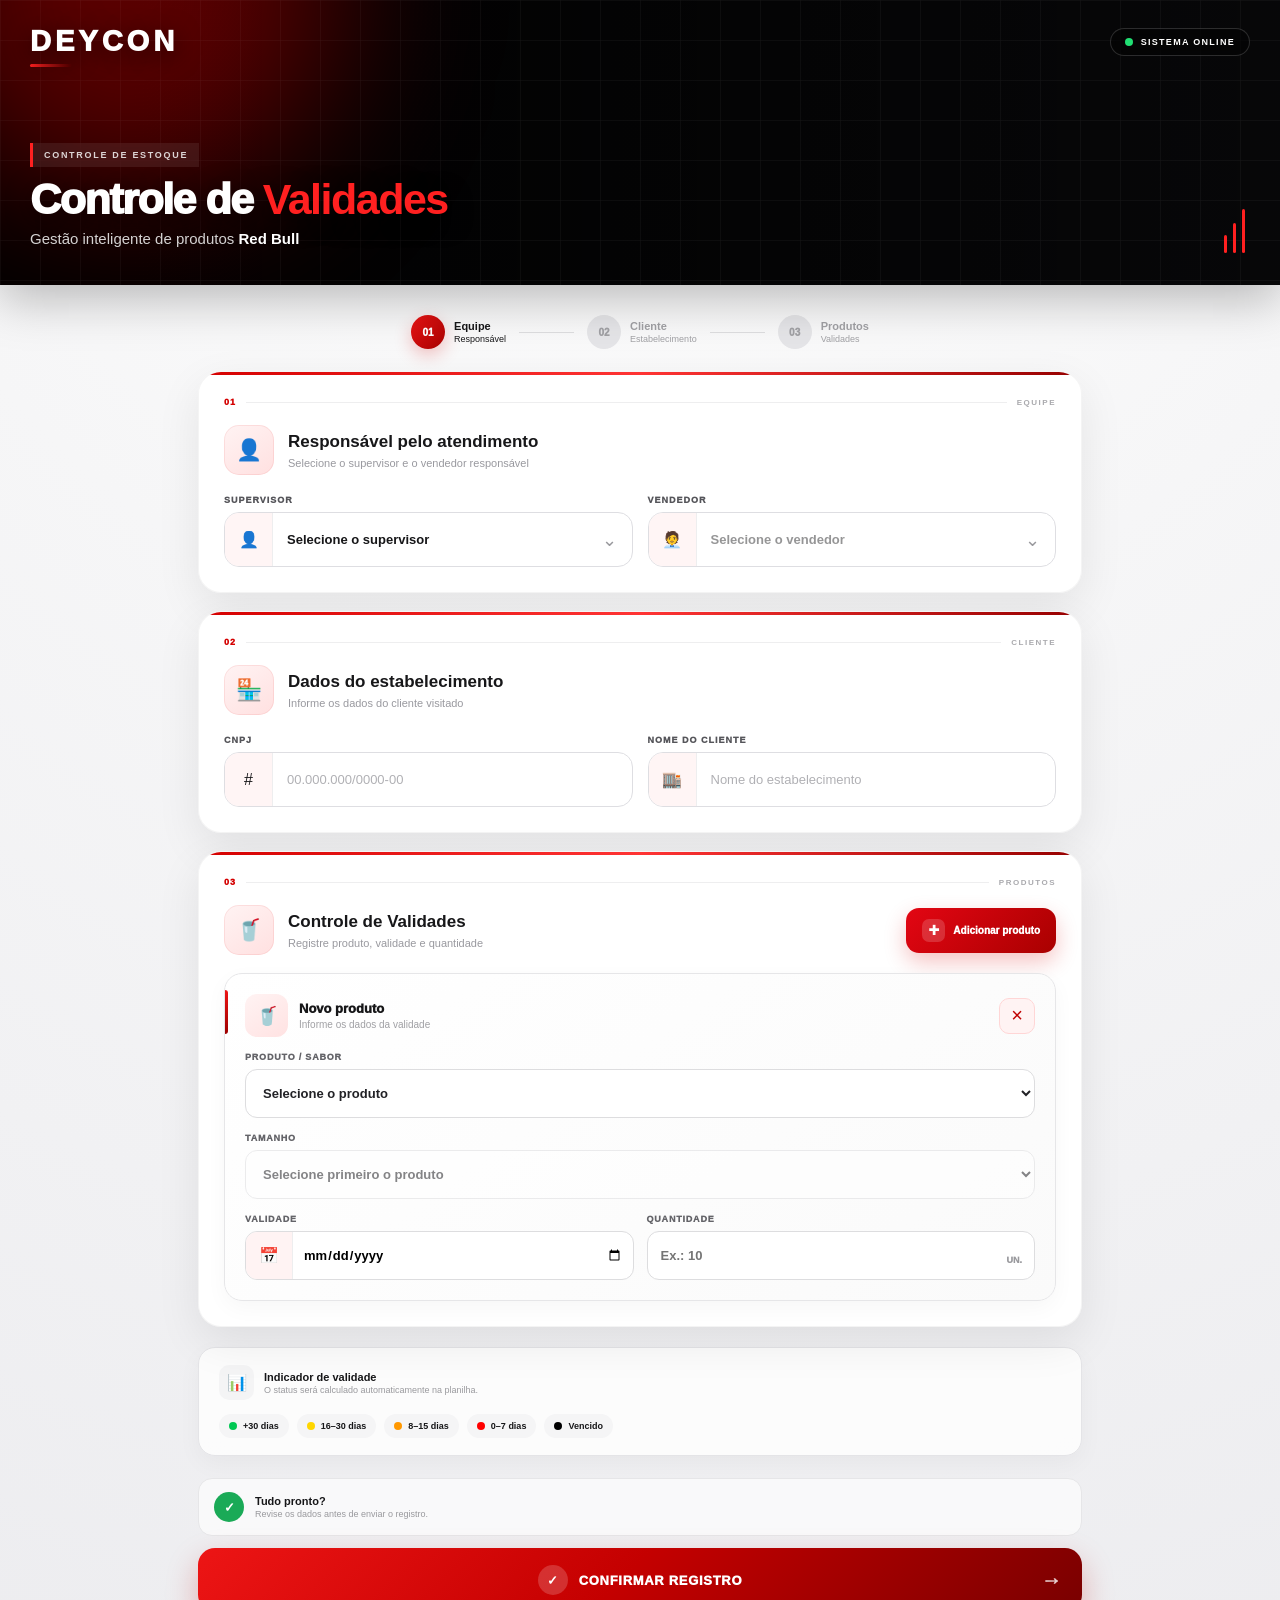
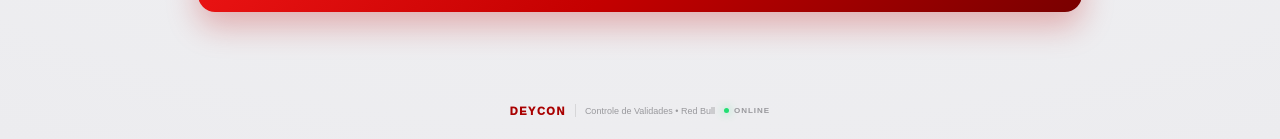
==== index.html @ d69566ec "Rename index.htm to index.html" ====
<!DOCTYPE html>
<html lang="pt-BR">

<head>

  <meta charset="UTF-8">

  <meta
    name="viewport"
    content="width=device-width, initial-scale=1.0"
  >

  <meta
    name="theme-color"
    content="#c40000"
  >

  <meta
    name="description"
    content="DEYCON - Controle profissional de Validades Red Bull"
  >

  <title>DEYCON | Controle de Validades</title>

  <link
    rel="stylesheet"
    href="style.css"
  >

</head>


<body>

  <!-- =====================================================
       HEADER
  ====================================================== -->

  <header class="header">

    <img
      src="src="banner-redbull.png.png""
      alt="Red Bull"
      class="header-imagem"
    >

    <div class="header-overlay"></div>

    <div class="header-glow"></div>

    <div class="header-grid"></div>


    <div class="logo-deycon">
      DEYCON
    </div>


    <div class="header-status">

      <span class="status-dot"></span>

      <span>
        SISTEMA ONLINE
      </span>

    </div>


    <div class="header-info">

      <span class="header-tag">
        CONTROLE DE ESTOQUE
      </span>

      <h1>
        Controle de
        <strong>Validades</strong>
      </h1>

      <p>
        Gestão inteligente de produtos
        <span>Red Bull</span>
      </p>

    </div>


    <div class="header-decoration">

      <span></span>
      <span></span>
      <span></span>

    </div>

  </header>


  <!-- =====================================================
       CONTEÚDO
  ====================================================== -->

  <main class="container">


    <!-- ===================================================
         INDICADOR DE PROCESSO
    ==================================================== -->

    <div class="processo">

      <div class="processo-item ativo">

        <div class="processo-numero">
          01
        </div>

        <div>

          <strong>
            Equipe
          </strong>

          <small>
            Responsável
          </small>

        </div>

      </div>


      <div class="processo-linha"></div>


      <div class="processo-item">

        <div class="processo-numero">
          02
        </div>

        <div>

          <strong>
            Cliente
          </strong>

          <small>
            Estabelecimento
          </small>

        </div>

      </div>


      <div class="processo-linha"></div>


      <div class="processo-item">

        <div class="processo-numero">
          03
        </div>

        <div>

          <strong>
            Produtos
          </strong>

          <small>
            Validades
          </small>

        </div>

      </div>

    </div>



    <!-- ===================================================
         EQUIPE
    ==================================================== -->

    <section class="card">

      <div class="card-top">

        <span class="card-number">
          01
        </span>

        <span class="card-line"></span>

        <span class="card-status">
          EQUIPE
        </span>

      </div>


      <div class="card-header">

        <div class="card-icon">
          👤
        </div>

        <div>

          <h2>
            Responsável pelo atendimento
          </h2>

          <p>
            Selecione o supervisor e o vendedor responsável
          </p>

        </div>

      </div>


      <div class="campos-duplos">


        <div class="campo">

          <label for="supervisor">
            Supervisor
          </label>

          <div class="input-box">

            <span class="input-icon">
              👤
            </span>

            <select id="supervisor">

              <option value="">
                Selecione o supervisor
              </option>

            </select>

            <span class="select-arrow">
              ⌄
            </span>

          </div>

        </div>



        <div class="campo">

          <label for="vendedor">
            Vendedor
          </label>

          <div class="input-box">

            <span class="input-icon">
              🧑‍💼
            </span>

            <select
              id="vendedor"
              disabled
            >

              <option value="">
                Selecione o vendedor
              </option>

            </select>

            <span class="select-arrow">
              ⌄
            </span>

          </div>

        </div>

      </div>

    </section>



    <!-- ===================================================
         CLIENTE
    ==================================================== -->

    <section class="card">

      <div class="card-top">

        <span class="card-number">
          02
        </span>

        <span class="card-line"></span>

        <span class="card-status">
          CLIENTE
        </span>

      </div>


      <div class="card-header">

        <div class="card-icon">
          🏪
        </div>

        <div>

          <h2>
            Dados do estabelecimento
          </h2>

          <p>
            Informe os dados do cliente visitado
          </p>

        </div>

      </div>


      <div class="campos-duplos">


        <div class="campo">

          <label for="cnpj">
            CNPJ
          </label>

          <div class="input-box">

            <span class="input-icon">
              #
            </span>

            <input
              type="text"
              id="cnpj"
              maxlength="18"
              inputmode="numeric"
              autocomplete="off"
              placeholder="00.000.000/0000-00"
            >

          </div>

        </div>



        <div class="campo">

          <label for="cliente">
            Nome do cliente
          </label>

          <div class="input-box">

            <span class="input-icon">
              🏬
            </span>

            <input
              type="text"
              id="cliente"
              autocomplete="off"
              placeholder="Nome do estabelecimento"
            >

          </div>

        </div>

      </div>

    </section>



    <!-- ===================================================
         PRODUTOS
    ==================================================== -->

    <section class="card produtos-card">

      <div class="card-top">

        <span class="card-number">
          03
        </span>

        <span class="card-line"></span>

        <span class="card-status">
          PRODUTOS
        </span>

      </div>


      <div class="produtos-header">

        <div class="card-header">

          <div class="card-icon">
            🥤
          </div>

          <div>

            <h2>
              Controle de Validades
            </h2>

            <p>
              Registre produto, validade e quantidade
            </p>

          </div>

        </div>


        <button
          type="button"
          class="btn-adicionar"
          onclick="adicionarProduto()"
        >

          <span class="btn-plus">
            +
          </span>

          <span>
            Adicionar produto
          </span>

        </button>

      </div>


      <div
        id="produtos"
        class="lista-produtos"
      ></div>

    </section>



    <!-- ===================================================
         LEGENDA
    ==================================================== -->

    <section class="legenda-validade">

      <div class="legenda-titulo">
        <span class="legenda-icone">📊</span>

        <div>
          <strong>
            Indicador de validade
          </strong>

          <small>
            O status será calculado automaticamente na planilha.
          </small>
        </div>
      </div>


      <div class="legenda-items">

        <div class="legenda-item verde">
          <i></i>
          <span>
            +30 dias
          </span>
        </div>

        <div class="legenda-item amarelo">
          <i></i>
          <span>
            16–30 dias
          </span>
        </div>

        <div class="legenda-item laranja">
          <i></i>
          <span>
            8–15 dias
          </span>
        </div>

        <div class="legenda-item vermelho">
          <i></i>
          <span>
            0–7 dias
          </span>
        </div>

        <div class="legenda-item preto">
          <i></i>
          <span>
            Vencido
          </span>
        </div>

      </div>

    </section>



    <!-- ===================================================
         CONFIRMAR
    ==================================================== -->

    <div class="confirmacao-area">

      <div class="confirmacao-info">

        <span class="confirmacao-icone">
          ✓
        </span>

        <div>

          <strong>
            Tudo pronto?
          </strong>

          <span>
            Revise os dados antes de enviar o registro.
          </span>

        </div>

      </div>


      <button
        type="button"
        class="btn-confirmar"
        onclick="salvar()"
      >

        <span class="check">
          ✓
        </span>

        <span class="texto-botao">
          CONFIRMAR REGISTRO
        </span>

        <span class="seta">
          →
        </span>

      </button>

    </div>



    <!-- ===================================================
         MENSAGEM
    ==================================================== -->

    <div
      id="mensagem"
      class="mensagem"
    ></div>


  </main>



  <!-- =====================================================
       FOOTER
  ====================================================== -->

  <footer>

    <div class="footer-logo">
      DEYCON
    </div>

    <div class="footer-separador"></div>

    <span>
      Controle de Validades • Red Bull
    </span>

    <span class="footer-online">

      <i></i>

      ONLINE

    </span>

  </footer>


  <script src="script.js"></script>

</body>

</html>
---- style.css ----
/* =========================================================
   DEYCON
   CONTROLE DE VALIDADES • RED BULL
   VISUAL PREMIUM
========================================================= */

* {
  box-sizing: border-box;
  margin: 0;
  padding: 0;
}


:root {

  --vermelho: #d40000;
  --vermelho-claro: #ff2020;
  --vermelho-escuro: #820000;

  --preto: #09090b;
  --preto-2: #151518;

  --branco: #ffffff;

  --fundo: #f1f2f4;

  --texto: #171719;
  --texto-2: #68686c;
  --texto-3: #99999f;

  --borda: #e3e3e6;

  --verde: #21df73;

  --sombra:
    0 15px 45px rgba(0, 0, 0, 0.08);

  --sombra-forte:
    0 25px 65px rgba(0, 0, 0, 0.14);

}


html {
  scroll-behavior: smooth;
}


body {

  min-height: 100vh;

  font-family:
    Inter,
    "Segoe UI",
    Arial,
    Helvetica,
    sans-serif;

  color: var(--texto);

  background:
    radial-gradient(
      circle at 50% -10%,
      #ffffff 0,
      #f6f6f7 42%,
      #ececef 100%
    );

}


/* =========================================================
   HEADER
========================================================= */

.header {

  position: relative;

  width: 100%;
  height: 285px;

  overflow: hidden;

  background: var(--preto);

  box-shadow:
    0 15px 45px
    rgba(0, 0, 0, 0.25);

}


.header-imagem {

  position: absolute;

  inset: -5%;

  width: 110%;
  height: 110%;

  object-fit: cover;

  object-position: center;

  z-index: 1;

  filter:
    saturate(1.18)
    contrast(1.08)
    brightness(0.82);

  animation:
    movimentoHeader 18s
    ease-in-out
    infinite
    alternate;

}


@keyframes movimentoHeader {

  0% {
    transform:
      scale(1)
      translate3d(0, 0, 0);
  }

  100% {
    transform:
      scale(1.08)
      translate3d(-1%, -0.6%, 0);
  }

}


.header-overlay {

  position: absolute;

  inset: 0;

  z-index: 2;

  background:
    linear-gradient(
      90deg,
      rgba(0, 0, 0, 0.94) 0%,
      rgba(0, 0, 0, 0.74) 38%,
      rgba(0, 0, 0, 0.25) 100%
    );

}


.header-glow {

  position: absolute;

  width: 420px;
  height: 420px;

  top: -220px;
  left: -80px;

  z-index: 3;

  border-radius: 50%;

  background:
    rgba(255, 0, 0, 0.35);

  filter:
    blur(80px);

  animation:
    brilho 6s
    ease-in-out
    infinite
    alternate;

}


@keyframes brilho {

  from {
    transform:
      translate(0, 0);

    opacity: 0.35;
  }

  to {
    transform:
      translate(100px, 70px);

    opacity: 0.75;
  }

}


.header-grid {

  position: absolute;

  inset: 0;

  z-index: 3;

  opacity: 0.07;

  background-image:

    linear-gradient(
      rgba(255,255,255,0.5) 1px,
      transparent 1px
    ),

    linear-gradient(
      90deg,
      rgba(255,255,255,0.5) 1px,
      transparent 1px
    );

  background-size:
    40px 40px;

}


/* =========================================================
   LOGO
========================================================= */

.logo-deycon {

  position: absolute;

  top: 25px;
  left: 30px;

  z-index: 6;

  color: #ffffff;

  font-family:
    "Arial Black",
    "Segoe UI",
    sans-serif;

  font-size: 29px;

  font-weight: 950;

  letter-spacing: 4px;

  text-shadow:
    0 5px 25px
    rgba(0,0,0,0.65);

}


.logo-deycon::after {

  content: "";

  display: block;

  width: 42px;
  height: 3px;

  margin-top: 6px;

  border-radius: 10px;

  background:
    linear-gradient(
      90deg,
      var(--vermelho-claro),
      transparent
    );

}


/* =========================================================
   STATUS ONLINE
========================================================= */

.header-status {

  position: absolute;

  top: 28px;
  right: 30px;

  z-index: 6;

  display: flex;

  align-items: center;

  gap: 8px;

  padding:
    8px 14px;

  border:
    1px solid
    rgba(255,255,255,0.16);

  border-radius:
    30px;

  color:
    #ffffff;

  background:
    rgba(0,0,0,0.30);

  backdrop-filter:
    blur(12px);

  font-size: 9px;

  font-weight: 900;

  letter-spacing: 1.3px;

}


.status-dot {

  width: 8px;
  height: 8px;

  border-radius: 50%;

  background:
    var(--verde);

  animation:
    onlinePulse 1.5s
    infinite;

}


@keyframes onlinePulse {

  0% {
    transform:
      scale(1);

    box-shadow:
      0 0 0 0
      rgba(33,223,115,0.7);
  }

  50% {
    transform:
      scale(1.2);

    box-shadow:
      0 0 0 7px
      rgba(33,223,115,0.12);
  }

  100% {
    transform:
      scale(1);

    box-shadow:
      0 0 0 0
      rgba(33,223,115,0);
  }

}


/* =========================================================
   HEADER TEXTO
========================================================= */

.header-info {

  position: absolute;

  left: 30px;
  bottom: 38px;

  z-index: 6;

  color:
    #ffffff;

}


.header-tag {

  display: inline-flex;

  align-items: center;

  padding:
    7px 11px;

  margin-bottom: 11px;

  border-left:
    3px solid
    var(--vermelho-claro);

  color:
    rgba(255,255,255,0.82);

  background:
    rgba(255,255,255,0.08);

  backdrop-filter:
    blur(10px);

  font-size: 9px;

  font-weight: 900;

  letter-spacing: 1.7px;

}


.header-info h1 {

  font-family:
    "Arial Black",
    "Segoe UI",
    sans-serif;

  font-size: 43px;

  line-height: 1;

  font-weight: 950;

  letter-spacing:
    -1.5px;

  text-shadow:
    0 7px 25px
    rgba(0,0,0,0.55);

}


.header-info h1 strong {

  color:
    var(--vermelho-claro);

}


.header-info p {

  margin-top: 9px;

  color:
    rgba(255,255,255,0.82);

  font-size: 15px;

}


.header-info p span {

  color:
    #ffffff;

  font-weight: 900;

}


/* =========================================================
   DECORAÇÃO
========================================================= */

.header-decoration {

  position: absolute;

  right: 35px;
  bottom: 32px;

  z-index: 5;

  display: flex;

  align-items: end;

  gap: 6px;

}


.header-decoration span {

  display: block;

  width: 3px;

  border-radius: 5px;

  background:
    var(--vermelho-claro);

}


.header-decoration span:nth-child(1) {
  height: 18px;
}


.header-decoration span:nth-child(2) {
  height: 30px;
}


.header-decoration span:nth-child(3) {
  height: 44px;
}


/* =========================================================
   CONTAINER
========================================================= */

.container {

  width: 100%;

  max-width: 920px;

  margin:
    0 auto;

  padding:
    30px 18px 55px;

}


/* =========================================================
   PROCESSO
========================================================= */

.processo {

  display: flex;

  align-items: center;

  justify-content: center;

  margin-bottom: 22px;

}


.processo-item {

  display: flex;

  align-items: center;

  gap: 9px;

  color:
    #a0a0a4;

}


.processo-item.ativo {

  color:
    var(--texto);

}


.processo-numero {

  width: 34px;
  height: 34px;

  display: flex;

  align-items: center;
  justify-content: center;

  border-radius: 50%;

  background:
    #e5e5e8;

  font-size: 10px;

  font-weight: 950;

}


.processo-item.ativo
.processo-numero {

  color: #ffffff;

  background:
    linear-gradient(
      135deg,
      #ed1515,
      #a70000
    );

  box-shadow:
    0 6px 18px
    rgba(212,0,0,0.24);

}


.processo-item strong {

  display: block;

  font-size: 11px;

  font-weight: 900;

}


.processo-item small {

  display: block;

  margin-top: 2px;

  font-size: 9px;

}


.processo-linha {

  width: 55px;

  height: 1px;

  margin:
    0 13px;

  background:
    #dddddf;

}


/* =========================================================
   CARD
========================================================= */

.card {

  position: relative;

  margin-bottom: 18px;

  padding: 25px;

  overflow: hidden;

  border:
    1px solid
    rgba(0,0,0,0.045);

  border-radius:
    23px;

  background:
    rgba(255,255,255,0.96);

  box-shadow:
    var(--sombra);

  transition:
    0.25s ease;

}


.card:hover {

  transform:
    translateY(-3px);

  box-shadow:
    var(--sombra-forte);

}


.card::before {

  content: "";

  position: absolute;

  top: 0;
  left: 0;

  width: 100%;
  height: 3px;

  background:
    linear-gradient(
      90deg,
      #d40000,
      #ff3434,
      #950000
    );

}


/* =========================================================
   CARD TOPO
========================================================= */

.card-top {

  display: flex;

  align-items: center;

  gap: 10px;

  margin-bottom: 18px;

}


.card-number {

  color:
    var(--vermelho);

  font-size: 9px;

  font-weight: 950;

  letter-spacing: 1px;

}


.card-line {

  flex: 1;

  height: 1px;

  background:
    #eeeeef;

}


.card-status {

  color:
    #aaaaae;

  font-size: 8px;

  font-weight: 900;

  letter-spacing: 1.5px;

}


/* =========================================================
   CARD HEADER
========================================================= */

.card-header {

  display: flex;

  align-items: center;

  gap: 14px;

}


.card-icon {

  width: 50px;
  height: 50px;

  flex-shrink: 0;

  display: flex;

  align-items: center;
  justify-content: center;

  border-radius:
    15px;

  background:
    linear-gradient(
      145deg,
      #fff3f3,
      #ffe0e0
    );

  box-shadow:
    inset
    0 0 0 1px
    rgba(212,0,0,0.08);

  font-size: 21px;

}


.card-header h2 {

  font-size: 17px;

  font-weight: 900;

}


.card-header p {

  margin-top: 5px;

  color:
    var(--texto-3);

  font-size: 11px;

}


/* =========================================================
   CAMPOS
========================================================= */

.campos-duplos {

  display: grid;

  grid-template-columns:
    1fr 1fr;

  gap: 15px;

  margin-top: 20px;

}


.campo label {

  display: block;

  margin-bottom: 7px;

  color:
    #55555a;

  font-size: 9px;

  font-weight: 950;

  letter-spacing: 1px;

  text-transform:
    uppercase;

}


/* =========================================================
   INPUT BOX
========================================================= */

.input-box {

  position: relative;

  display: flex;

  align-items: center;

  width: 100%;
  height: 55px;

  overflow: hidden;

  border:
    1px solid
    #dedee2;

  border-radius:
    15px;

  background:
    #ffffff;

  transition:
    0.22s ease;

}


.input-box:focus-within {

  border-color:
    rgba(212,0,0,0.55);

  box-shadow:
    0 0 0 4px
    rgba(212,0,0,0.065);

}


.input-icon {

  width: 48px;
  height: 100%;

  display: flex;

  align-items: center;
  justify-content: center;

  flex-shrink: 0;

  border-right:
    1px solid
    #eeeeef;

  background:
    #fff5f5;

  font-size: 16px;

}


.input-box input,
.input-box select {

  width: 100%;
  height: 100%;

  padding:
    0 43px 0 14px;

  border: none;

  outline: none;

  background:
    transparent;

  color:
    var(--texto);

  font-family:
    inherit;

  font-size: 13px;

  font-weight: 650;

}


.input-box input::placeholder {

  color:
    #b0b0b4;

  font-weight:
    400;

}


.input-box select {

  appearance:
    none;

  cursor:
    pointer;

}


.input-box select:disabled {

  opacity:
    0.45;

  cursor:
    not-allowed;

}


.select-arrow {

  position: absolute;

  right: 15px;

  top: 50%;

  transform:
    translateY(-50%);

  color:
    #99999d;

  font-size: 18px;

  pointer-events:
    none;

}


/* =========================================================
   PRODUTOS
========================================================= */

.produtos-header {

  display: flex;

  align-items: center;

  justify-content:
    space-between;

  gap: 20px;

}


.btn-adicionar {

  min-height: 45px;

  display: flex;

  align-items: center;

  gap: 8px;

  padding:
    0 16px;

  border: none;

  border-radius:
    13px;

  color:
    #ffffff;

  background:
    linear-gradient(
      135deg,
      #e30613,
      #a90000
    );

  font-family:
    inherit;

  font-size: 10px;

  font-weight: 950;

  cursor:
    pointer;

  box-shadow:
    0 9px 22px
    rgba(212,0,0,0.24);

  transition:
    0.22s ease;

}


.btn-adicionar:hover {

  transform:
    translateY(-2px);

  box-shadow:
    0 13px 28px
    rgba(212,0,0,0.34);

}


.btn-plus {

  width: 23px;
  height: 23px;

  display: flex;

  align-items: center;
  justify-content: center;

  border-radius:
    7px;

  background:
    rgba(255,255,255,0.17);

  font-size:
    18px;

}


/* =========================================================
   PRODUTO
========================================================= */

.produto {

  position: relative;

  margin-top: 18px;

  padding: 20px;

  overflow: hidden;

  border:
    1px solid
    #e6e6e8;

  border-radius:
    18px;

  background:
    linear-gradient(
      145deg,
      #ffffff,
      #fafafa
    );

  box-shadow:
    0 7px 22px
    rgba(0,0,0,0.035);

  animation:
    aparecer
    0.28s ease;

}


@keyframes aparecer {

  from {

    opacity: 0;

    transform:
      translateY(10px)
      scale(0.985);

  }

  to {

    opacity: 1;

    transform:
      translateY(0)
      scale(1);

  }

}


.produto::before {

  content: "";

  position: absolute;

  top: 16px;
  left: 0;

  width: 3px;
  height: 44px;

  border-radius:
    0 5px 5px 0;

  background:
    linear-gradient(
      180deg,
      #ed1515,
      #9d0000
    );

}


.produto-topo {

  display: flex;

  align-items: center;

  justify-content:
    space-between;

  margin-bottom: 8px;

}


.produto-identificacao {

  display: flex;

  align-items: center;

  gap: 11px;

}


.produto-icone {

  width: 43px;
  height: 43px;

  display: flex;

  align-items: center;
  justify-content: center;

  border-radius:
    12px;

  background:
    linear-gradient(
      145deg,
      #fff3f3,
      #ffe2e2
    );

  font-size: 18px;

}


.produto-topo strong {

  display: block;

  font-size: 13px;

  font-weight: 950;

}


.produto-topo small {

  display: block;

  margin-top: 3px;

  color:
    #a0a0a4;

  font-size: 10px;

}


.produto label {

  display: block;

  margin:
    15px 0 7px;

  color:
    #646469;

  font-size: 9px;

  font-weight: 950;

  letter-spacing:
    0.8px;

  text-transform:
    uppercase;

}


.produtoNome,
.produtoTamanho {

  width: 100%;
  height: 49px;

  padding:
    0 13px;

  border:
    1px solid
    #dddddf;

  border-radius:
    12px;

  outline: none;

  background:
    #ffffff;

  color:
    #222226;

  font-family:
    inherit;

  font-size:
    13px;

  font-weight:
    650;

  cursor:
    pointer;

  transition:
    0.2s ease;

}


.produtoNome:focus,
.produtoTamanho:focus {

  border-color:
    var(--vermelho);

  box-shadow:
    0 0 0 4px
    rgba(212,0,0,0.07);

}


.produtoTamanho:disabled {

  opacity:
    0.55;

  cursor:
    not-allowed;

}


.produto-grid {

  display: grid;

  grid-template-columns:
    1fr 1fr;

  gap: 13px;

}


/* =========================================================
   DATA
========================================================= */

.data-input {

  display: flex;

  align-items: center;

  height: 49px;

  overflow: hidden;

  border:
    1px solid
    #dddddf;

  border-radius:
    12px;

  background:
    #ffffff;

  transition:
    0.2s ease;

}


.data-icone {

  width: 47px;
  height: 100%;

  display: flex;

  align-items: center;
  justify-content: center;

  flex-shrink: 0;

  border-right:
    1px solid
    #eeeeef;

  background:
    #fff3f3;

  font-size:
    16px;

}


.data-input input {

  width: 100%;
  height: 100%;

  padding:
    0 10px;

  border: none;

  outline: none;

  background:
    transparent;

  font-family:
    inherit;

  font-size:
    13px;

  font-weight:
    750;

}


.data-input:focus-within {

  border-color:
    var(--vermelho);

  box-shadow:
    0 0 0 4px
    rgba(212,0,0,0.07);

}


/* =========================================================
   QUANTIDADE
========================================================= */

.quantidade-box {

  position:
    relative;

}


.quantidade-box input {

  width: 100%;
  height: 49px;

  padding:
    0 50px 0 13px;

  border:
    1px solid
    #dddddf;

  border-radius:
    12px;

  outline:
    none;

  background:
    #ffffff;

  font-family:
    inherit;

  font-size:
    13px;

  font-weight:
    750;

}


.quantidade-box input:focus {

  border-color:
    var(--vermelho);

  box-shadow:
    0 0 0 4px
    rgba(212,0,0,0.07);

}


.quantidade-box span {

  position:
    absolute;

  right:
    13px;

  bottom:
    15px;

  color:
    #99999d;

  font-size:
    9px;

  font-weight:
    950;

}


/* =========================================================
   REMOVER
========================================================= */

.remover {

  width: 36px;
  height: 36px;

  display: flex;

  align-items: center;
  justify-content: center;

  border:
    1px solid
    #ffd6d6;

  border-radius:
    10px;

  color:
    #c00000;

  background:
    #fff3f3;

  font-size:
    20px;

  cursor:
    pointer;

  transition:
    0.2s ease;

}


.remover:hover {

  color:
    #ffffff;

  background:
    #c00000;

  border-color:
    #c00000;

  transform:
    scale(1.06);

}


/* =========================================================
   LEGENDA
========================================================= */

.legenda-validade {

  margin:
    20px 0;

  padding:
    17px 20px;

  border:
    1px solid
    #e4e4e7;

  border-radius:
    17px;

  background:
    rgba(255,255,255,0.80);

  box-shadow:
    0 8px 25px
    rgba(0,0,0,0.04);

}


.legenda-titulo {

  display: flex;

  align-items: center;

  gap: 10px;

  margin-bottom:
    14px;

}


.legenda-icone {

  width: 35px;
  height: 35px;

  display: flex;

  align-items: center;
  justify-content: center;

  border-radius:
    10px;

  background:
    #f4f4f5;

}


.legenda-titulo strong {

  display: block;

  font-size:
    11px;

  font-weight:
    900;

}


.legenda-titulo small {

  display: block;

  margin-top:
    2px;

  color:
    #99999d;

  font-size:
    9px;

}


.legenda-items {

  display: flex;

  flex-wrap:
    wrap;

  gap:
    8px;

}


.legenda-item {

  display: flex;

  align-items: center;

  gap: 6px;

  padding:
    7px 10px;

  border-radius:
    20px;

  background:
    #f5f5f6;

  font-size:
    9px;

  font-weight:
    800;

}


.legenda-item i {

  width: 8px;
  height: 8px;

  border-radius:
    50%;

}


.legenda-item.verde i {
  background: #00c853;
}

.legenda-item.amarelo i {
  background: #ffd600;
}

.legenda-item.laranja i {
  background: #ff9800;
}

.legenda-item.vermelho i {
  background: #ff0000;
}

.legenda-item.preto i {
  background: #000000;
}


/* =========================================================
   CONFIRMAÇÃO
========================================================= */

.confirmacao-area {

  margin-top:
    22px;

}


.confirmacao-info {

  display: flex;

  align-items: center;

  gap: 11px;

  margin-bottom:
    12px;

  padding:
    13px 15px;

  border:
    1px solid
    #e6e6e8;

  border-radius:
    14px;

  background:
    rgba(255,255,255,0.65);

}


.confirmacao-icone {

  width: 30px;
  height: 30px;

  display: flex;

  align-items: center;
  justify-content: center;

  flex-shrink: 0;

  border-radius:
    50%;

  color:
    #ffffff;

  background:
    #1aaa57;

  font-size:
    13px;

  font-weight:
    900;

}


.confirmacao-info strong {

  display:
    block;

  font-size:
    11px;

}


.confirmacao-info span:last-child {

  display:
    block;

  margin-top:
    2px;

  color:
    #99999d;

  font-size:
    9px;

}


/* =========================================================
   BOTÃO CONFIRMAR
========================================================= */

.btn-confirmar {

  position:
    relative;

  width: 100%;
  height: 64px;

  display: flex;

  align-items: center;
  justify-content: center;

  gap: 11px;

  overflow:
    hidden;

  border: none;

  border-radius:
    17px;

  color:
    #ffffff;

  background:
    linear-gradient(
      135deg,
      #ed1515 0%,
      #c40000 48%,
      #790000 100%
    );

  font-family:
    inherit;

  font-size:
    13px;

  font-weight:
    950;

  letter-spacing:
    0.7px;

  cursor:
    pointer;

  box-shadow:
    0 14px 32px
    rgba(190,0,0,0.28);

  transition:
    0.25s ease;

}


.btn-confirmar:hover {

  transform:
    translateY(-3px);

  box-shadow:
    0 18px 40px
    rgba(190,0,0,0.38);

}


.btn-confirmar:disabled {

  opacity:
    0.70;

  cursor:
    wait;

  transform:
    none;

}


.check {

  width: 30px;
  height: 30px;

  display: flex;

  align-items: center;
  justify-content: center;

  border-radius:
    50%;

  background:
    rgba(255,255,255,0.18);

}


.seta {

  position:
    absolute;

  right:
    20px;

  font-size:
    20px;

  opacity:
    0.8;

}


/* =========================================================
   MENSAGEM
========================================================= */

.mensagem {

  min-height:
    0;

  margin-top:
    15px;

  text-align:
    center;

  font-size:
    13px;

  font-weight:
    850;

}


.mensagem.sucesso {

  padding:
    14px;

  border:
    1px solid
    #c9ead5;

  border-radius:
    13px;

  color:
    #16803c;

  background:
    #eaf8ef;

  animation:
    aparecer
    0.25s ease;

}


.mensagem.erro {

  padding:
    14px;

  border:
    1px solid
    #f2cccc;

  border-radius:
    13px;

  color:
    #c00000;

  background:
    #fff0f0;

  animation:
    aparecer
    0.25s ease;

}


/* =========================================================
   FOOTER
========================================================= */

footer {

  display: flex;

  align-items: center;

  justify-content: center;

  gap: 9px;

  padding:
    22px;

  color:
    #99999d;

  font-size:
    9px;

}


.footer-logo {

  color:
    #a90000;

  font-size:
    11px;

  font-weight:
    950;

  letter-spacing:
    1.5px;

}


.footer-separador {

  width: 1px;
  height: 13px;

  background:
    #d6d6d8;

}


.footer-online {

  display: flex;

  align-items: center;

  gap: 5px;

  font-size:
    8px;

  font-weight:
    900;

  letter-spacing:
    1px;

}


.footer-online i {

  width: 5px;
  height: 5px;

  border-radius:
    50%;

  background:
    var(--verde);

  box-shadow:
    0 0 8px
    rgba(36,232,121,0.7);

}


/* =========================================================
   CELULAR
========================================================= */

@media (max-width: 700px) {

  .header {
    height: 215px;
  }


  .logo-deycon {

    left: 17px;
    top: 17px;

    font-size:
      20px;

    letter-spacing:
      2px;

  }


  .header-status {

    top: 17px;
    right: 17px;

    padding:
      7px 9px;

    font-size:
      7px;

  }


  .header-info {

    left: 17px;
    bottom: 24px;

  }


  .header-tag {

    font-size:
      7px;

    padding:
      6px 9px;

  }


  .header-info h1 {

    font-size:
      30px;

    letter-spacing:
      -1px;

  }


  .header-info p {

    font-size:
      12px;

  }


  .header-decoration {

    right: 18px;
    bottom: 23px;

  }


  .container {

    padding:
      18px 10px 35px;

  }


  .processo {

    justify-content:
      flex-start;

    overflow:
      hidden;

  }


  .processo-item {

    gap:
      5px;

  }


  .processo-item strong {

    font-size:
      9px;

  }


  .processo-item small {

    display:
      none;

  }


  .processo-numero {

    width:
      29px;

    height:
      29px;

    font-size:
      8px;

  }


  .processo-linha {

    width:
      25px;

    margin:
      0 6px;

  }


  .card {

    padding:
      19px;

    border-radius:
      18px;

  }


  .card-header h2 {

    font-size:
      15px;

  }


  .card-header p {

    font-size:
      9px;

  }


  .card-icon {

    width:
      43px;

    height:
      43px;

    border-radius:
      12px;

  }


  .campos-duplos {

    grid-template-columns:
      1fr;

    gap:
      0;

  }


  .produtos-header {

    align-items:
      flex-start;

  }


  .btn-adicionar {

    padding:
      0 11px;

    font-size:
      8px;

  }


  .btn-adicionar span:last-child {

    display:
      none;

  }


  .produto {

    padding:
      16px;

  }


  .produto-grid {

    grid-template-columns:
      1fr;

    gap:
      0;

  }


  .legenda-items {

    gap:
      6px;

  }


  .legenda-item {

    font-size:
      8px;

  }


  .btn-confirmar {

    height:
      59px;

    font-size:
      11px;

  }


  .confirmacao-info {

    align-items:
      flex-start;

  }


  footer {

    flex-wrap:
      wrap;

  }

}


@media (max-width: 390px) {

  .header {

    height:
      195px;

  }


  .header-info h1 {

    font-size:
      27px;

  }


  .card {

    padding:
      16px;

  }


  .card-top {

    margin-bottom:
      14px;

  }


  .card-status {

    font-size:
      7px;

  }

}
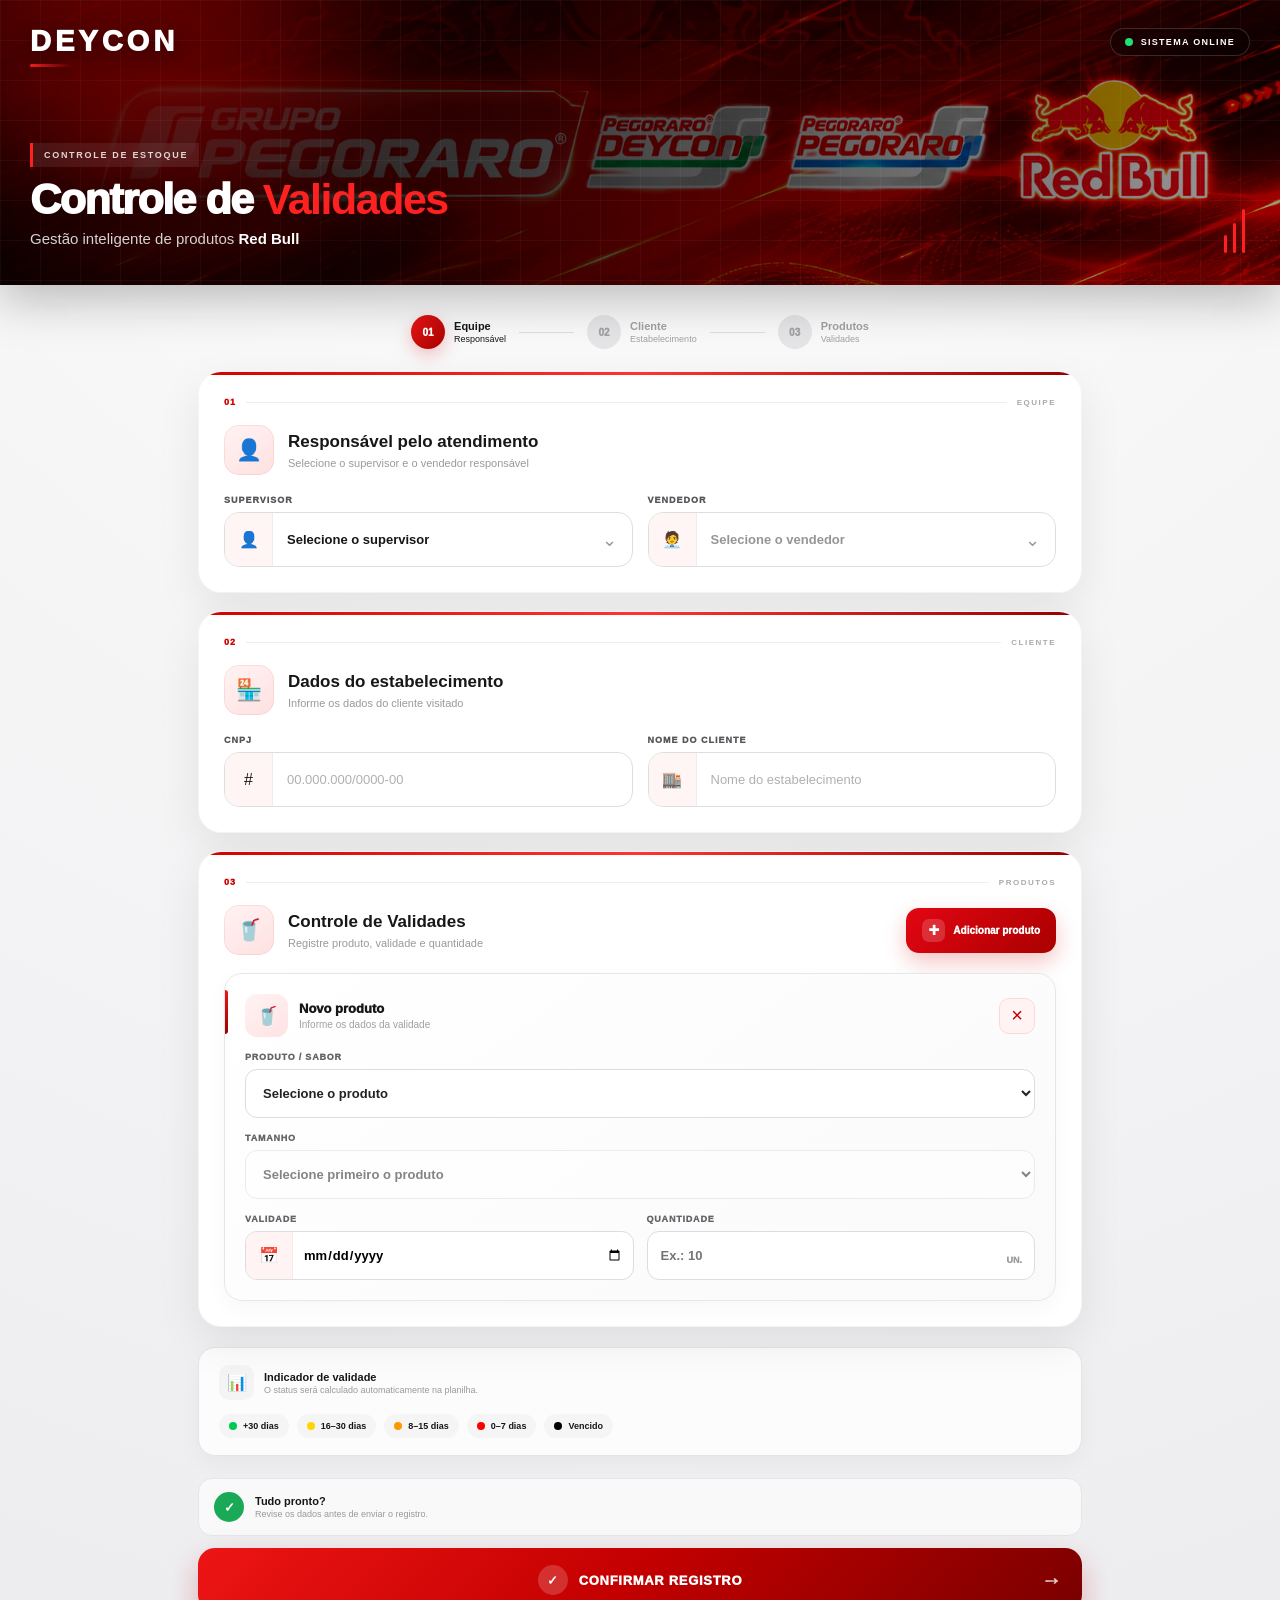
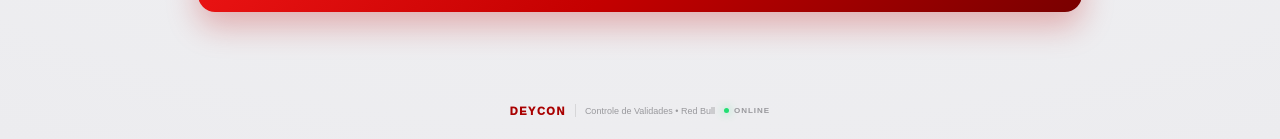
==== commit 5a6cbffc: "Update index.html" ====
--- a/index.html
+++ b/index.html
@@ -39,7 +39,7 @@
   <header class="header">
 
     <img
-      src="src="banner-redbull.png.png""
+      src="banner-redbull.png.png"
       alt="Red Bull"
       class="header-imagem"
     >
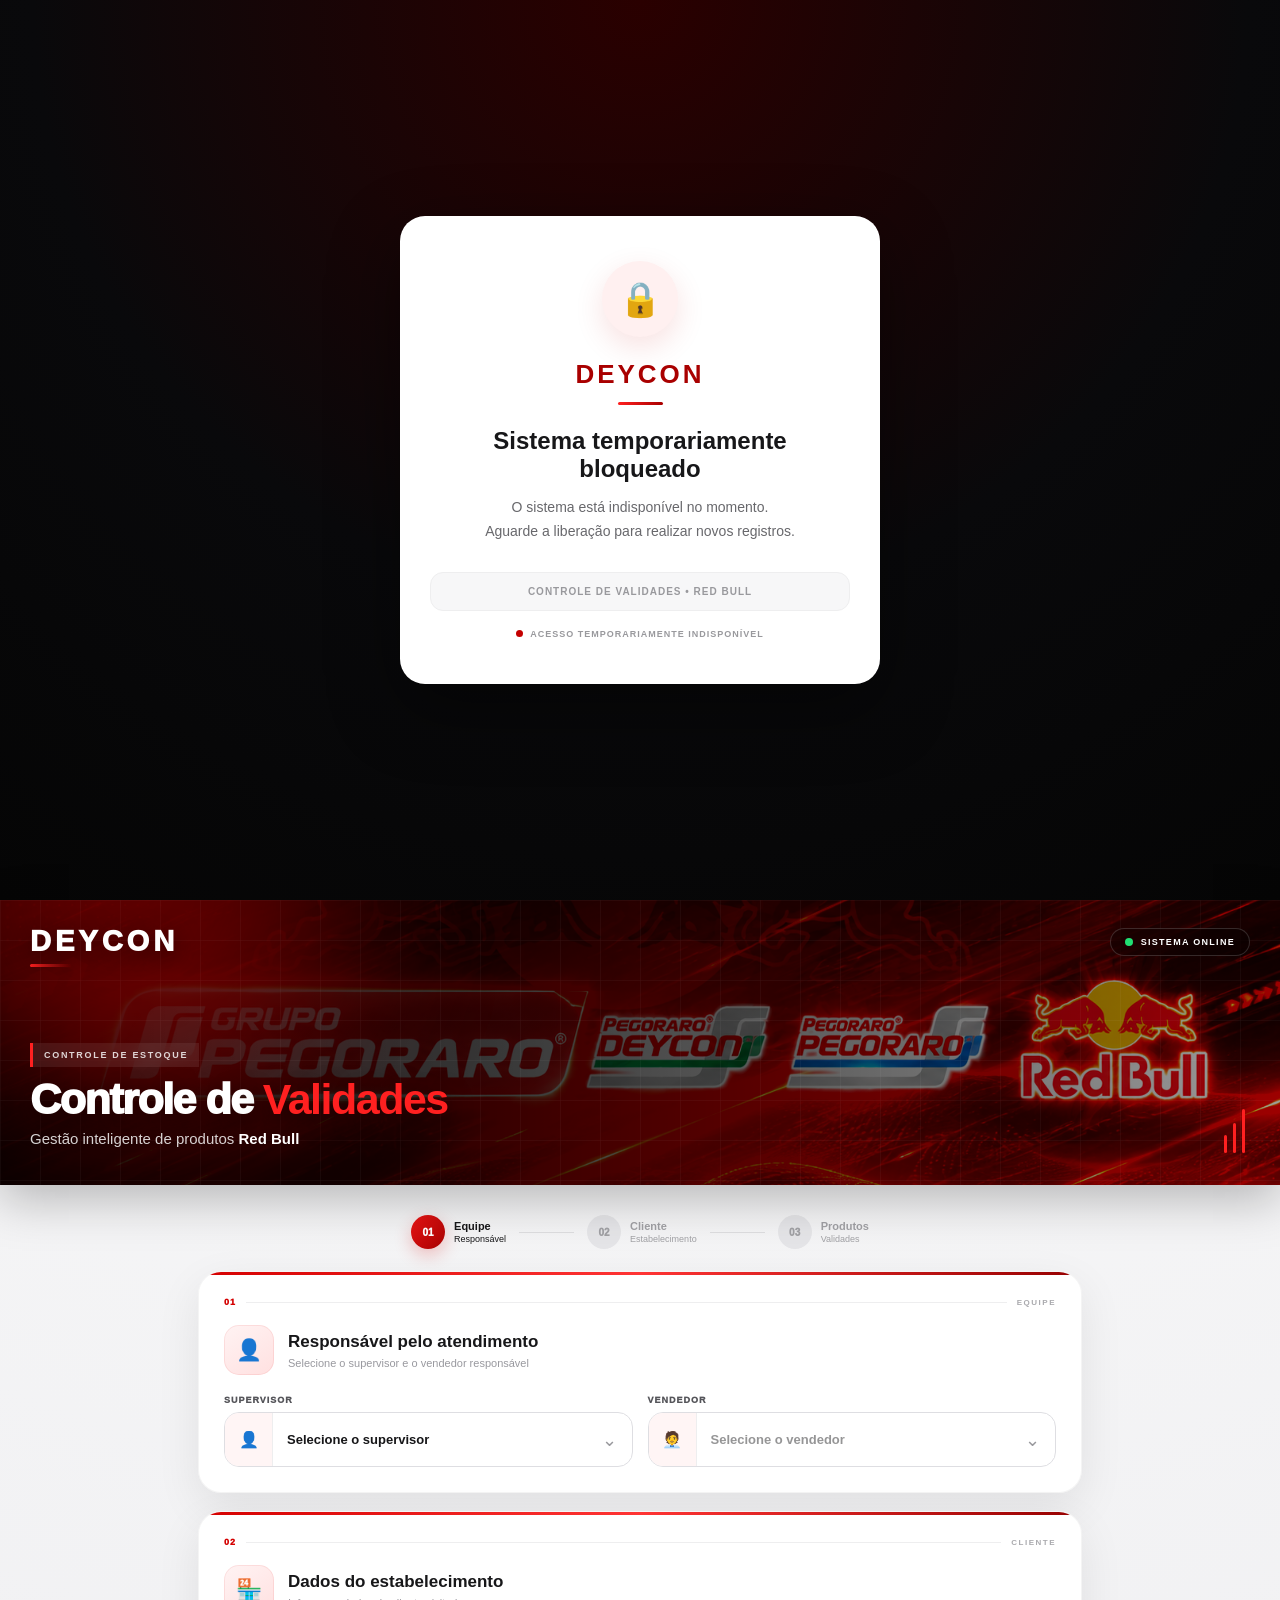
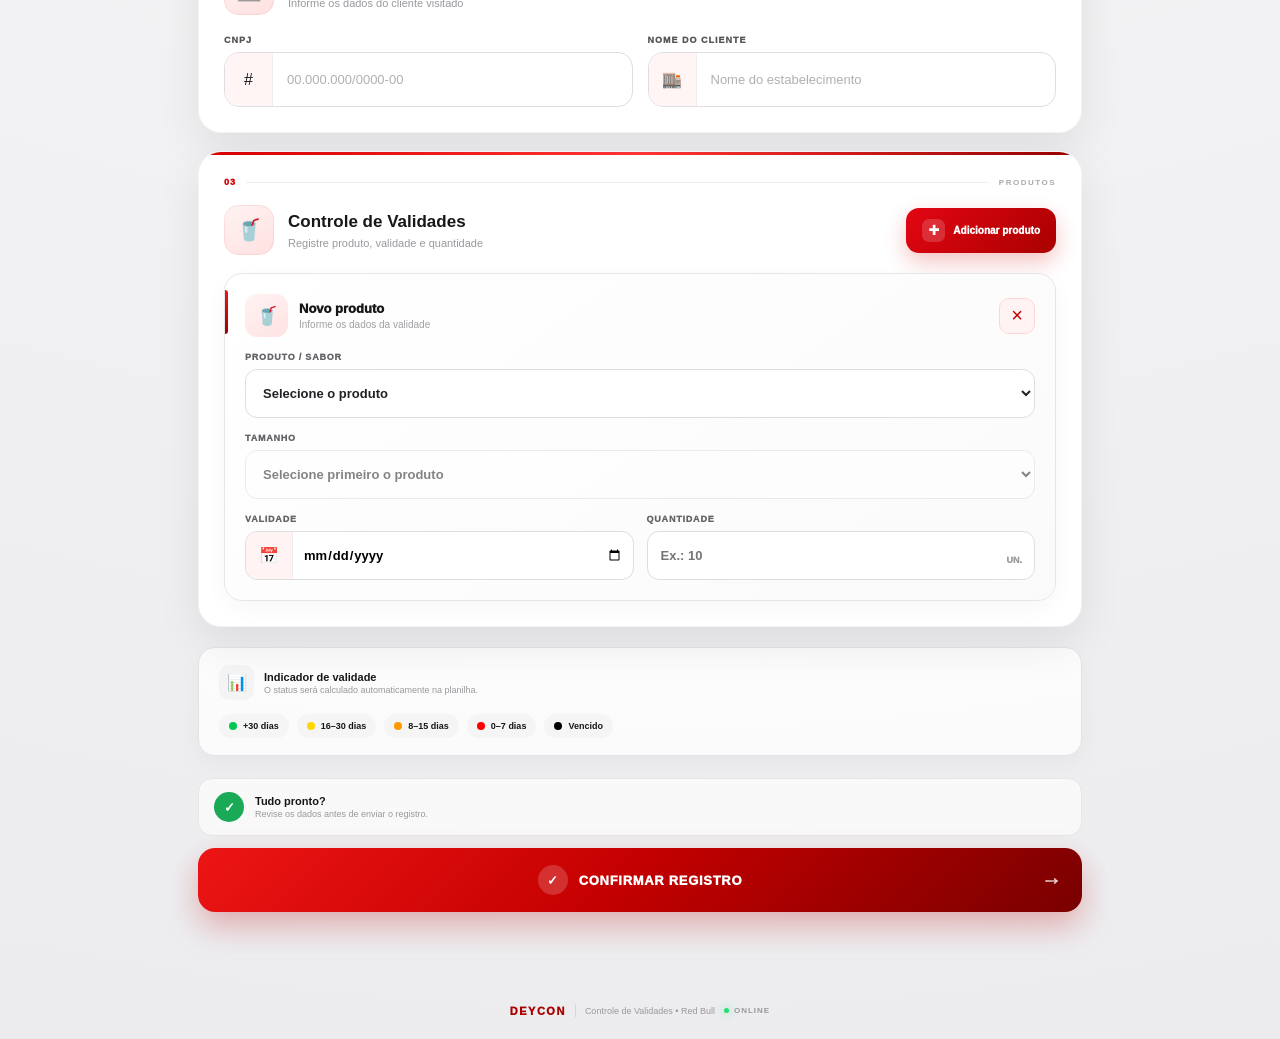
==== commit 8f8bdfc1: "Update index.html" ====
--- a/index.html
+++ b/index.html
@@ -33,13 +33,191 @@
 <body>
 
   <!-- =====================================================
+       CONTROLE DE ACESSO
+       
+       true  = SISTEMA LIBERADO
+       false = SISTEMA BLOQUEADO
+       
+       PARA BLOQUEAR:
+       const SISTEMA_LIBERADO = false;
+
+       PARA LIBERAR:
+       const SISTEMA_LIBERADO = true;
+  ====================================================== -->
+
+  <script>
+
+    const SISTEMA_LIBERADO = false;
+
+
+    if (!SISTEMA_LIBERADO) {
+
+      document.body.innerHTML = `
+
+        <div style="
+          min-height:100vh;
+          display:flex;
+          align-items:center;
+          justify-content:center;
+          padding:25px;
+          background:
+            radial-gradient(
+              circle at top,
+              #2a0000 0%,
+              #09090b 55%,
+              #050505 100%
+            );
+          font-family:
+            Inter,
+            Arial,
+            Helvetica,
+            sans-serif;
+          text-align:center;
+        ">
+
+          <div style="
+            width:100%;
+            max-width:480px;
+            padding:45px 30px;
+            border-radius:25px;
+            background:#ffffff;
+            box-shadow:
+              0 25px 70px
+              rgba(0,0,0,.45);
+          ">
+
+            <div style="
+              width:76px;
+              height:76px;
+              margin:0 auto 22px;
+              display:flex;
+              align-items:center;
+              justify-content:center;
+              border-radius:50%;
+              background:#fff0f0;
+              color:#c40000;
+              font-size:34px;
+              box-shadow:
+                0 10px 30px
+                rgba(196,0,0,.12);
+            ">
+              🔒
+            </div>
+
+
+            <div style="
+              color:#a90000;
+              font-family:
+                Arial Black,
+                Arial,
+                sans-serif;
+              font-size:26px;
+              font-weight:900;
+              letter-spacing:3px;
+              margin-bottom:12px;
+            ">
+              DEYCON
+            </div>
+
+
+            <div style="
+              width:45px;
+              height:3px;
+              margin:0 auto 22px;
+              border-radius:10px;
+              background:
+                linear-gradient(
+                  90deg,
+                  #ff2020,
+                  #a90000
+                );
+            ">
+            </div>
+
+
+            <h1 style="
+              margin:0 0 13px;
+              color:#171719;
+              font-size:24px;
+              font-weight:900;
+            ">
+              Sistema temporariamente bloqueado
+            </h1>
+
+
+            <p style="
+              margin:0;
+              color:#68686c;
+              font-size:14px;
+              line-height:1.7;
+            ">
+              O sistema está indisponível no momento.
+              <br>
+              Aguarde a liberação para realizar novos registros.
+            </p>
+
+
+            <div style="
+              margin-top:28px;
+              padding:13px 15px;
+              border:
+                1px solid
+                #eeeeef;
+              border-radius:13px;
+              background:#f7f7f8;
+              color:#99999d;
+              font-size:10px;
+              font-weight:900;
+              letter-spacing:1px;
+            ">
+              CONTROLE DE VALIDADES • RED BULL
+            </div>
+
+
+            <div style="
+              margin-top:18px;
+              display:flex;
+              align-items:center;
+              justify-content:center;
+              gap:7px;
+              color:#99999d;
+              font-size:9px;
+              font-weight:800;
+              letter-spacing:1px;
+            ">
+
+              <span style="
+                width:7px;
+                height:7px;
+                border-radius:50%;
+                background:#c40000;
+                display:inline-block;
+              ">
+              </span>
+
+              ACESSO TEMPORARIAMENTE INDISPONÍVEL
+
+            </div>
+
+          </div>
+
+        </div>
+
+      `;
+
+    }
+
+  </script>
+
+
+  <!-- =====================================================
        HEADER
   ====================================================== -->
 
   <header class="header">
 
     <img
-      src="banner-redbull.png.png"
+      src="./banner-redbull.png.png"
       alt="Red Bull"
       class="header-imagem"
     >
@@ -474,9 +652,13 @@
     <section class="legenda-validade">
 
       <div class="legenda-titulo">
-        <span class="legenda-icone">📊</span>
+
+        <span class="legenda-icone">
+          📊
+        </span>
 
         <div>
+
           <strong>
             Indicador de validade
           </strong>
@@ -484,45 +666,66 @@
           <small>
             O status será calculado automaticamente na planilha.
           </small>
-        </div>
+
+        </div>
+
       </div>
 
 
       <div class="legenda-items">
 
         <div class="legenda-item verde">
+
           <i></i>
+
           <span>
             +30 dias
           </span>
-        </div>
+
+        </div>
+
 
         <div class="legenda-item amarelo">
+
           <i></i>
+
           <span>
             16–30 dias
           </span>
-        </div>
+
+        </div>
+
 
         <div class="legenda-item laranja">
+
           <i></i>
+
           <span>
             8–15 dias
           </span>
-        </div>
+
+        </div>
+
 
         <div class="legenda-item vermelho">
+
           <i></i>
+
           <span>
             0–7 dias
           </span>
-        </div>
+
+        </div>
+
 
         <div class="legenda-item preto">
+
           <i></i>
+
           <span>
             Vencido
           </span>
+
         </div>
 
       </div>
@@ -623,6 +826,10 @@
   </footer>
 
 
+  <!-- =====================================================
+       JAVASCRIPT DO SISTEMA
+  ====================================================== -->
+
   <script src="script.js"></script>
 
 </body>
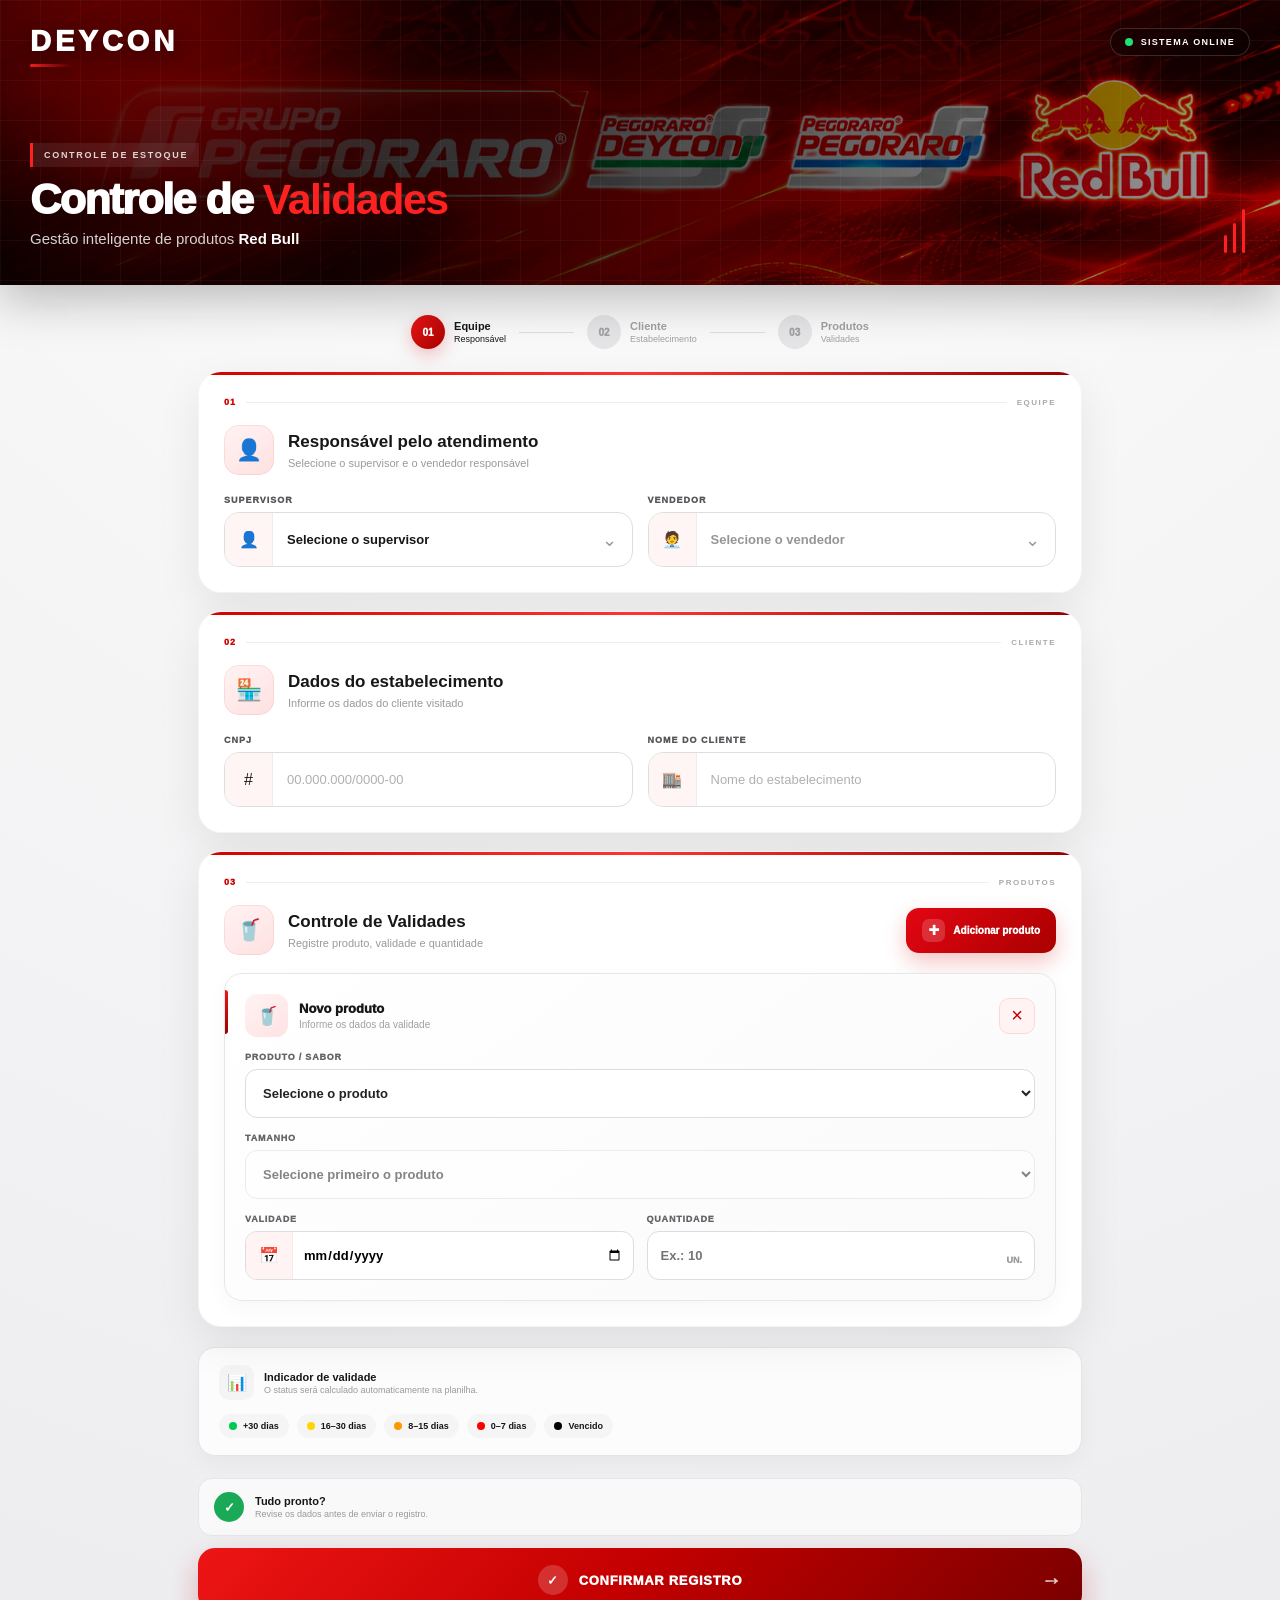
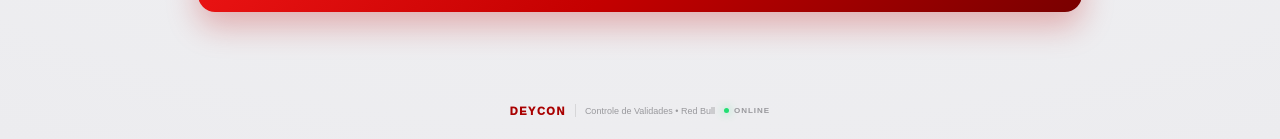
==== commit 78036f13: "Update index.html" ====
--- a/index.html
+++ b/index.html
@@ -29,186 +29,7 @@
 
 </head>
 
-
 <body>
-
-  <!-- =====================================================
-       CONTROLE DE ACESSO
-       
-       true  = SISTEMA LIBERADO
-       false = SISTEMA BLOQUEADO
-       
-       PARA BLOQUEAR:
-       const SISTEMA_LIBERADO = false;
-
-       PARA LIBERAR:
-       const SISTEMA_LIBERADO = true;
-  ====================================================== -->
-
-  <script>
-
-    const SISTEMA_LIBERADO = false;
-
-
-    if (!SISTEMA_LIBERADO) {
-
-      document.body.innerHTML = `
-
-        <div style="
-          min-height:100vh;
-          display:flex;
-          align-items:center;
-          justify-content:center;
-          padding:25px;
-          background:
-            radial-gradient(
-              circle at top,
-              #2a0000 0%,
-              #09090b 55%,
-              #050505 100%
-            );
-          font-family:
-            Inter,
-            Arial,
-            Helvetica,
-            sans-serif;
-          text-align:center;
-        ">
-
-          <div style="
-            width:100%;
-            max-width:480px;
-            padding:45px 30px;
-            border-radius:25px;
-            background:#ffffff;
-            box-shadow:
-              0 25px 70px
-              rgba(0,0,0,.45);
-          ">
-
-            <div style="
-              width:76px;
-              height:76px;
-              margin:0 auto 22px;
-              display:flex;
-              align-items:center;
-              justify-content:center;
-              border-radius:50%;
-              background:#fff0f0;
-              color:#c40000;
-              font-size:34px;
-              box-shadow:
-                0 10px 30px
-                rgba(196,0,0,.12);
-            ">
-              🔒
-            </div>
-
-
-            <div style="
-              color:#a90000;
-              font-family:
-                Arial Black,
-                Arial,
-                sans-serif;
-              font-size:26px;
-              font-weight:900;
-              letter-spacing:3px;
-              margin-bottom:12px;
-            ">
-              DEYCON
-            </div>
-
-
-            <div style="
-              width:45px;
-              height:3px;
-              margin:0 auto 22px;
-              border-radius:10px;
-              background:
-                linear-gradient(
-                  90deg,
-                  #ff2020,
-                  #a90000
-                );
-            ">
-            </div>
-
-
-            <h1 style="
-              margin:0 0 13px;
-              color:#171719;
-              font-size:24px;
-              font-weight:900;
-            ">
-              Sistema temporariamente bloqueado
-            </h1>
-
-
-            <p style="
-              margin:0;
-              color:#68686c;
-              font-size:14px;
-              line-height:1.7;
-            ">
-              O sistema está indisponível no momento.
-              <br>
-              Aguarde a liberação para realizar novos registros.
-            </p>
-
-
-            <div style="
-              margin-top:28px;
-              padding:13px 15px;
-              border:
-                1px solid
-                #eeeeef;
-              border-radius:13px;
-              background:#f7f7f8;
-              color:#99999d;
-              font-size:10px;
-              font-weight:900;
-              letter-spacing:1px;
-            ">
-              CONTROLE DE VALIDADES • RED BULL
-            </div>
-
-
-            <div style="
-              margin-top:18px;
-              display:flex;
-              align-items:center;
-              justify-content:center;
-              gap:7px;
-              color:#99999d;
-              font-size:9px;
-              font-weight:800;
-              letter-spacing:1px;
-            ">
-
-              <span style="
-                width:7px;
-                height:7px;
-                border-radius:50%;
-                background:#c40000;
-                display:inline-block;
-              ">
-              </span>
-
-              ACESSO TEMPORARIAMENTE INDISPONÍVEL
-
-            </div>
-
-          </div>
-
-        </div>
-
-      `;
-
-    }
-
-  </script>
-
 
   <!-- =====================================================
        HEADER
@@ -652,13 +473,9 @@
     <section class="legenda-validade">
 
       <div class="legenda-titulo">
-
-        <span class="legenda-icone">
-          📊
-        </span>
+        <span class="legenda-icone">📊</span>
 
         <div>
-
           <strong>
             Indicador de validade
           </strong>
@@ -666,66 +483,45 @@
           <small>
             O status será calculado automaticamente na planilha.
           </small>
-
-        </div>
-
+        </div>
       </div>
 
 
       <div class="legenda-items">
 
         <div class="legenda-item verde">
-
           <i></i>
-
           <span>
             +30 dias
           </span>
-
-        </div>
-
+        </div>
 
         <div class="legenda-item amarelo">
-
           <i></i>
-
           <span>
             16–30 dias
           </span>
-
-        </div>
-
+        </div>
 
         <div class="legenda-item laranja">
-
           <i></i>
-
           <span>
             8–15 dias
           </span>
-
-        </div>
-
+        </div>
 
         <div class="legenda-item vermelho">
-
           <i></i>
-
           <span>
             0–7 dias
           </span>
-
-        </div>
-
+        </div>
 
         <div class="legenda-item preto">
-
           <i></i>
-
           <span>
             Vencido
           </span>
-
         </div>
 
       </div>
@@ -826,10 +622,6 @@
   </footer>
 
 
-  <!-- =====================================================
-       JAVASCRIPT DO SISTEMA
-  ====================================================== -->
-
   <script src="script.js"></script>
 
 </body>
